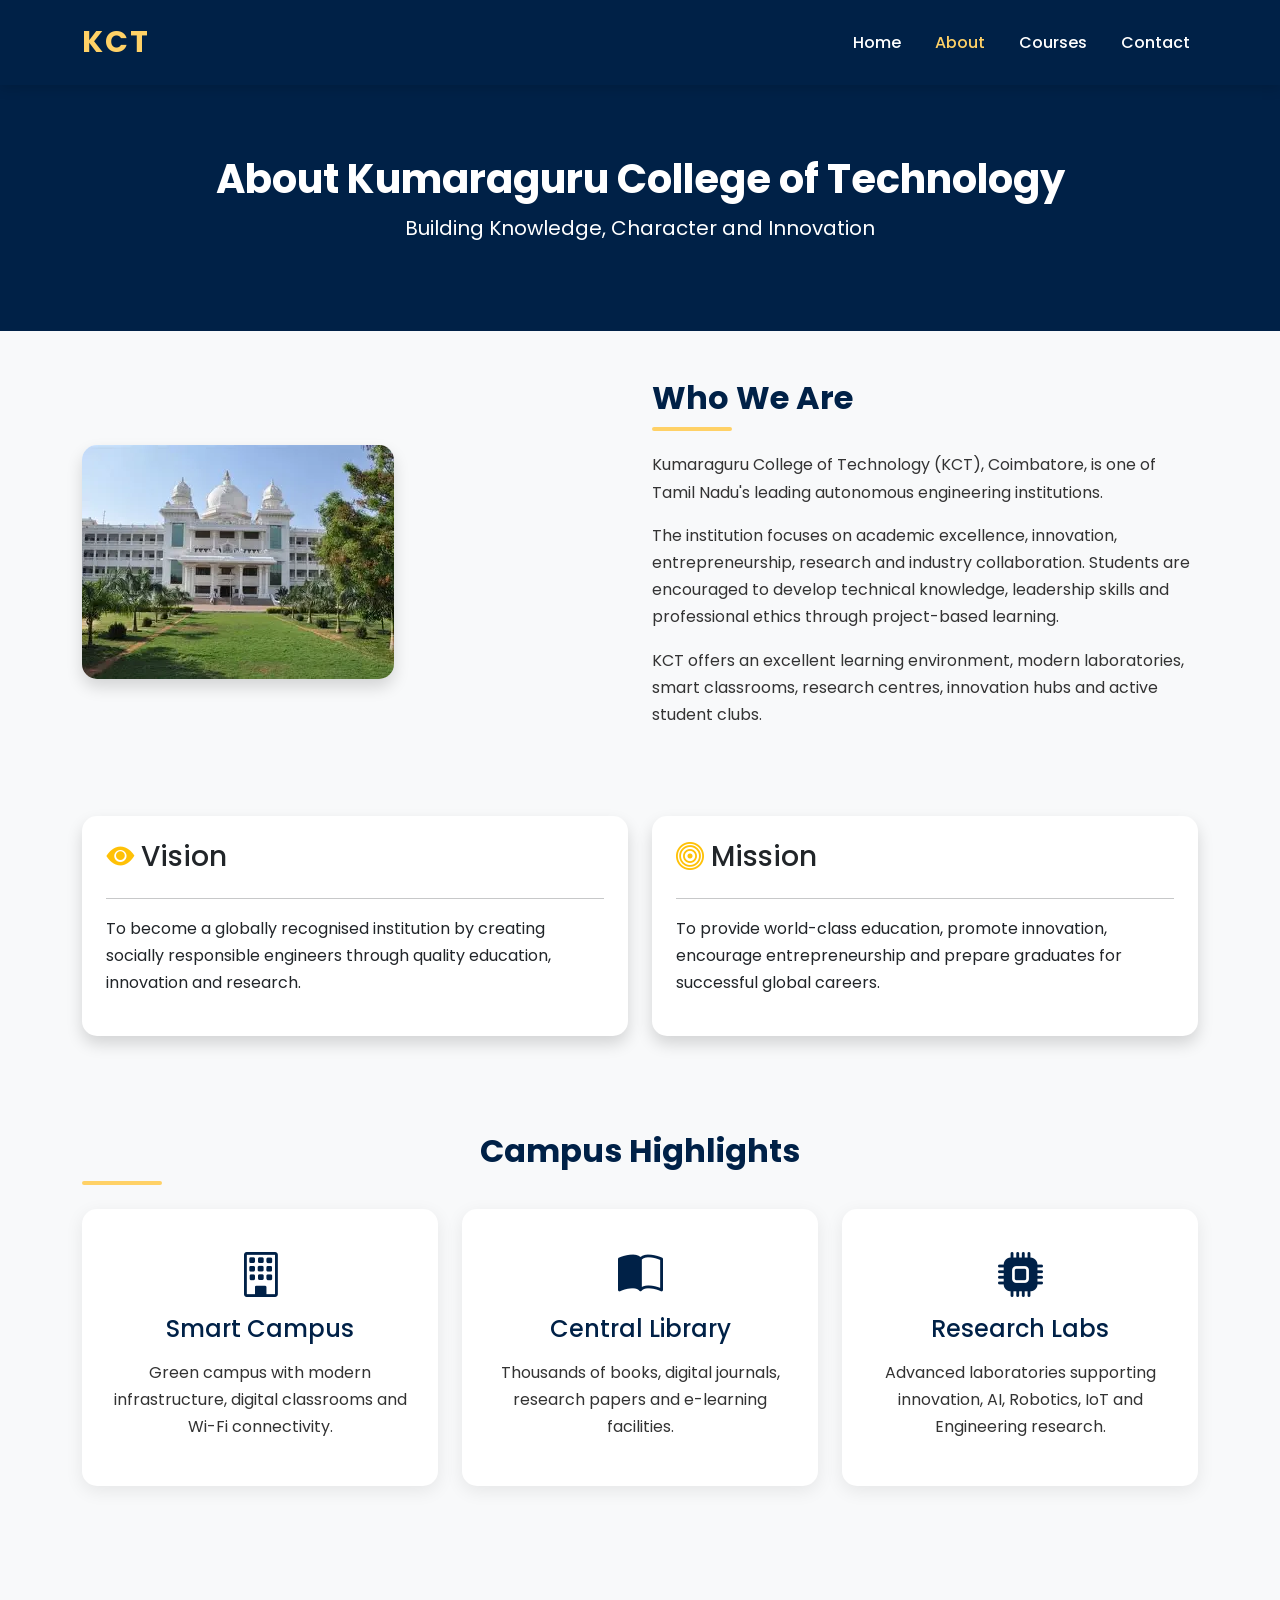
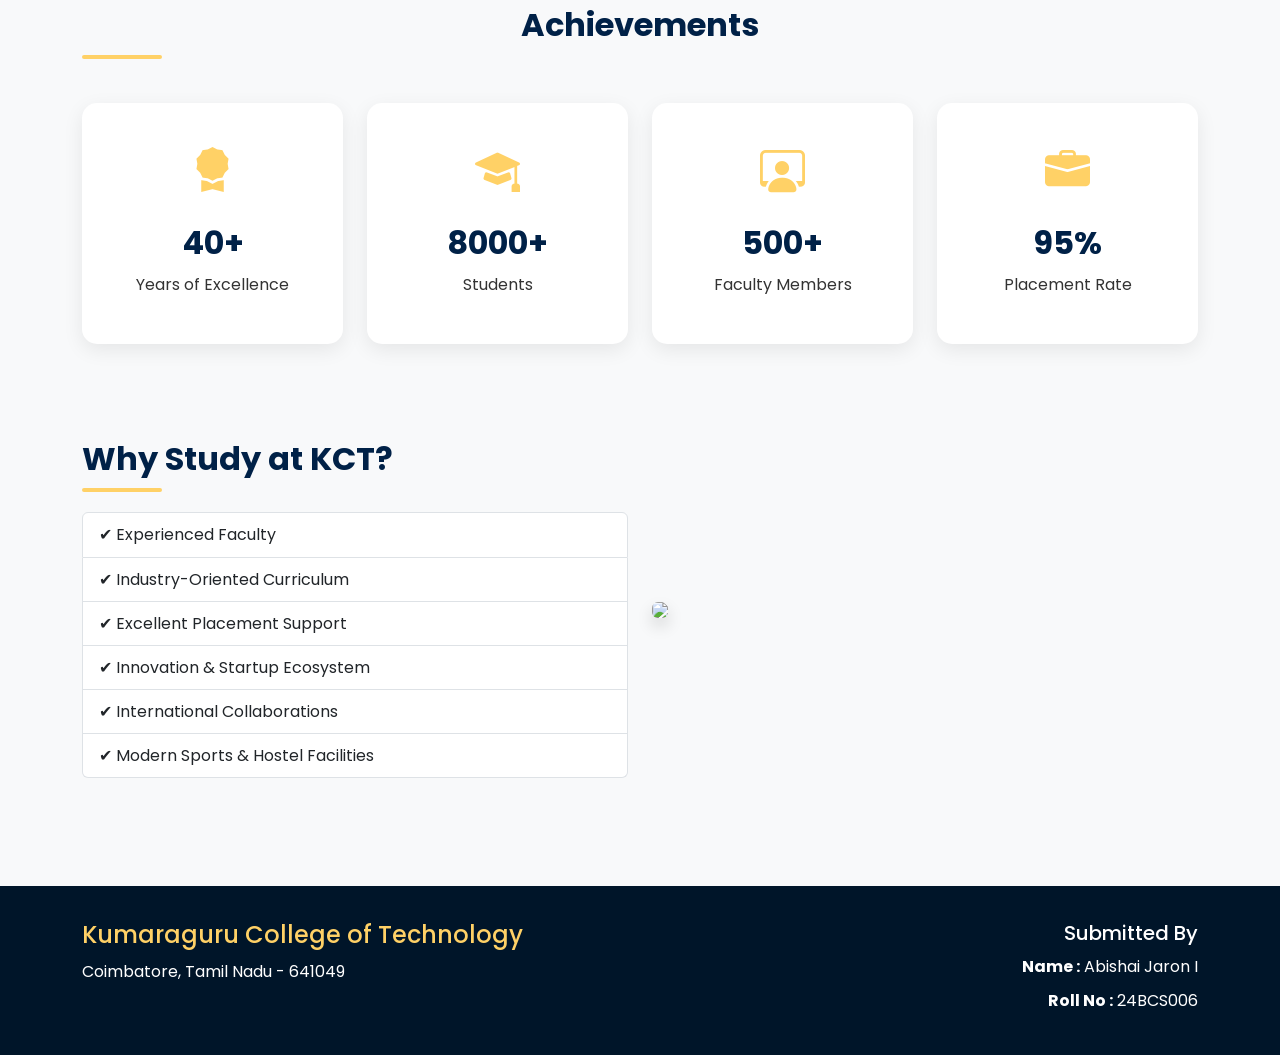
==== about.html @ 02143638 "Initial project setup" ====
<!DOCTYPE html>
<html lang="en">

<head>

    <meta charset="UTF-8">
    <meta name="viewport" content="width=device-width, initial-scale=1.0">

    <title>About KCT</title>

    <link href="https://cdn.jsdelivr.net/npm/bootstrap@5.3.3/dist/css/bootstrap.min.css" rel="stylesheet">

    <link rel="stylesheet"
        href="https://cdn.jsdelivr.net/npm/bootstrap-icons@1.11.3/font/bootstrap-icons.min.css">

    <link rel="stylesheet" href="style.css">

</head>

<body>

<!-- ================= NAVBAR ================= -->

<nav class="navbar navbar-expand-lg navbar-dark custom-navbar">

<div class="container">

<a class="navbar-brand" href="index.html">KCT</a>

<button class="navbar-toggler"
type="button"
data-bs-toggle="collapse"
data-bs-target="#menu">

<span class="navbar-toggler-icon"></span>

</button>

<div class="collapse navbar-collapse" id="menu">

<ul class="navbar-nav ms-auto">

<li class="nav-item">
<a class="nav-link" href="index.html">Home</a>
</li>

<li class="nav-item">
<a class="nav-link active" href="about.html">About</a>
</li>

<li class="nav-item">
<a class="nav-link" href="courses.html">Courses</a>
</li>

<li class="nav-item">
<a class="nav-link" href="contact.html">Contact</a>
</li>

</ul>

</div>

</div>

</nav>

<!-- ================= PAGE HEADER ================= -->

<section class="page-header">

<div class="container">

<h1>About Kumaraguru College of Technology</h1>

<p>
Building Knowledge, Character and Innovation
</p>

</div>

</section>

<!-- ================= ABOUT ================= -->

<section class="container py-5">

<div class="row align-items-center">

<div class="col-lg-6">

<img src="images/about.jpg"
class="img-fluid shadow">

</div>

<div class="col-lg-6">

<h2 class="section-title">

Who We Are

</h2>

<p>

Kumaraguru College of Technology (KCT), Coimbatore,
is one of Tamil Nadu's leading autonomous engineering institutions.

</p>

<p>

The institution focuses on academic excellence,
innovation, entrepreneurship,
research and industry collaboration.

Students are encouraged to develop technical knowledge,
leadership skills and professional ethics through
project-based learning.

</p>

<p>

KCT offers an excellent learning environment,
modern laboratories,
smart classrooms,
research centres,
innovation hubs and active student clubs.

</p>

</div>

</div>

</section>

<!-- ================= VISION & MISSION ================= -->

<section class="container py-4">

<div class="row">

<div class="col-lg-6 mb-4">

<div class="card p-4 shadow h-100">

<h3>

<i class="bi bi-eye-fill text-warning"></i>

Vision

</h3>

<hr>

<p>

To become a globally recognised institution by
creating socially responsible engineers through
quality education, innovation and research.

</p>

</div>

</div>

<div class="col-lg-6 mb-4">

<div class="card p-4 shadow h-100">

<h3>

<i class="bi bi-bullseye text-warning"></i>

Mission

</h3>

<hr>

<p>

To provide world-class education,
promote innovation,
encourage entrepreneurship and
prepare graduates for successful global careers.

</p>

</div>

</div>

</div>

</section>

<!-- ================= CAMPUS HIGHLIGHTS ================= -->

<section class="container py-5">

<h2 class="section-title text-center">

Campus Highlights

</h2>

<div class="row mt-4">

<div class="col-md-4 mb-4">

<div class="feature-box">

<i class="bi bi-building feature-icon"></i>

<h4>

Smart Campus

</h4>

<p>

Green campus with modern infrastructure,
digital classrooms and Wi-Fi connectivity.

</p>

</div>

</div>

<div class="col-md-4 mb-4">

<div class="feature-box">

<i class="bi bi-book-half feature-icon"></i>

<h4>

Central Library

</h4>

<p>

Thousands of books,
digital journals,
research papers and e-learning facilities.

</p>

</div>

</div>

<div class="col-md-4 mb-4">

<div class="feature-box">

<i class="bi bi-cpu-fill feature-icon"></i>

<h4>

Research Labs

</h4>

<p>

Advanced laboratories supporting innovation,
AI,
Robotics,
IoT and Engineering research.

</p>

</div>

</div>

</div>

</section>

<!-- ================= ACHIEVEMENTS ================= -->

<section class="container py-5">

<h2 class="section-title text-center">

Achievements

</h2>

<div class="row g-4 mt-3">

<div class="col-md-3">

<div class="stat-card">

<i class="bi bi-award-fill stat-icon"></i>

<h2>40+</h2>

<p>

Years of Excellence

</p>

</div>

</div>

<div class="col-md-3">

<div class="stat-card">

<i class="bi bi-mortarboard-fill stat-icon"></i>

<h2>8000+</h2>

<p>

Students

</p>

</div>

</div>

<div class="col-md-3">

<div class="stat-card">

<i class="bi bi-person-workspace stat-icon"></i>

<h2>500+</h2>

<p>

Faculty Members

</p>

</div>

</div>

<div class="col-md-3">

<div class="stat-card">

<i class="bi bi-briefcase-fill stat-icon"></i>

<h2>95%</h2>

<p>

Placement Rate

</p>

</div>

</div>

</div>

</section>

<!-- ================= WHY KCT ================= -->

<section class="container py-5">

<div class="row align-items-center">

<div class="col-lg-6">

<h2 class="section-title">

Why Study at KCT?

</h2>

<ul class="list-group">

<li class="list-group-item">

✔ Experienced Faculty

</li>

<li class="list-group-item">

✔ Industry-Oriented Curriculum

</li>

<li class="list-group-item">

✔ Excellent Placement Support

</li>

<li class="list-group-item">

✔ Innovation & Startup Ecosystem

</li>

<li class="list-group-item">

✔ International Collaborations

</li>

<li class="list-group-item">

✔ Modern Sports & Hostel Facilities

</li>

</ul>

</div>

<div class="col-lg-6">

<img src="images/kct.jpg"
class="img-fluid shadow rounded">

</div>

</div>

</section>

<!-- ================= FOOTER ================= -->

<footer class="footer">

<div class="container">

<div class="row">

<div class="col-md-6">

<h4>

Kumaraguru College of Technology

</h4>

<p>

Coimbatore,
Tamil Nadu - 641049

</p>

</div>

<div class="col-md-6 text-md-end">

<h5>

Submitted By

</h5>

<p>

<strong>Name :</strong>

Abishai Jaron I

</p>

<p>

<strong>Roll No :</strong>

24BCS006

</p>

</div>

</div>

</div>

</footer>

<script src="https://cdn.jsdelivr.net/npm/bootstrap@5.3.3/dist/js/bootstrap.bundle.min.js"></script>

</body>

</html>
---- style.css ----
/* ===================================
   GOOGLE FONT
=================================== */

@import url('https://fonts.googleapis.com/css2?family=Poppins:wght@300;400;500;600;700;800&display=swap');

/* ===================================
   GENERAL
=================================== */

*{
    margin:0;
    padding:0;
    box-sizing:border-box;
}

html{
    scroll-behavior:smooth;
}

body{

    font-family:'Poppins',sans-serif;

    background:#f8f9fa;

    color:#333;

    line-height:1.7;

}

/* ===================================
   NAVBAR
=================================== */

.custom-navbar{

    background:#002147;

    padding:12px 0;

    box-shadow:0 3px 12px rgba(0,0,0,.15);

}

.navbar-brand{

    font-size:30px;

    font-weight:700;

    color:#FFD166 !important;

    letter-spacing:2px;

}

.nav-link{

    color:white !important;

    margin-left:18px;

    font-weight:500;

    transition:.3s;

}

.nav-link:hover{

    color:#FFD166 !important;

}

.nav-link.active{

    color:#FFD166 !important;

}

/* ===================================
   HERO
=================================== */

.hero{

    height:90vh;

    background:

    linear-gradient(rgba(0,33,71,.65),
    rgba(0,33,71,.65)),

    url("images/kct.jpg");

    background-size:cover;

    background-position:center;

    display:flex;

    align-items:center;

}

.hero h1{

    font-size:60px;

    font-weight:700;

}

.hero p{

    font-size:22px;

    margin-top:20px;

}

.hero .btn{

    margin-top:25px;

}

/* ===================================
   BUTTON
=================================== */

.btn-warning{

    background:#FFD166;

    color:#002147;

    border:none;

    font-weight:600;

    padding:12px 28px;

    border-radius:30px;

}

.btn-warning:hover{

    background:#FFC233;

    color:#002147;

}

/* ===================================
   PAGE HEADER
=================================== */

.page-header{

    background:#002147;

    color:white;

    padding:70px 0;

    text-align:center;

}

.page-header h1{

    font-weight:700;

}

.page-header p{

    font-size:20px;

}

/* ===================================
   SECTION TITLE
=================================== */

.section-title{

    color:#002147;

    font-weight:700;

    margin-bottom:20px;

    position:relative;

}

.section-title::after{

    content:"";

    display:block;

    width:80px;

    height:4px;

    background:#FFD166;

    margin-top:10px;

    border-radius:10px;

}

/* ===================================
   IMAGE
=================================== */

img{

    border-radius:15px;

}

/* ===================================
   STATISTICS
=================================== */

.stats{

    background:white;

    padding:60px 0;

}

.stat-card{

    background:white;

    border-radius:15px;

    padding:30px;

    text-align:center;

    box-shadow:0 6px 20px rgba(0,0,0,.08);

    transition:.4s;

}

.stat-card:hover{

    transform:translateY(-8px);

}

.stat-icon{

    font-size:45px;

    color:#FFD166;

}

.stat-card h2{

    color:#002147;

    font-weight:700;

    margin-top:15px;

}

/* ===================================
   FEATURE BOX
=================================== */

.feature-box{

    background:white;

    border-radius:15px;

    padding:30px;

    text-align:center;

    box-shadow:0 5px 18px rgba(0,0,0,.08);

    transition:.4s;

    height:100%;

}

.feature-box:hover{

    transform:translateY(-8px);

}

.feature-icon{

    font-size:45px;

    color:#002147;

    margin-bottom:15px;

}

.feature-box h4{

    color:#002147;

    margin-bottom:15px;

}

/* ===================================
   CARD
=================================== */

.card{

    border:none;

    border-radius:15px;

    overflow:hidden;

    transition:.4s;

}

.card:hover{

    transform:translateY(-8px);

    box-shadow:0 12px 25px rgba(0,0,0,.15);

}

.card-title{

    color:#002147;

    font-weight:600;

}

/* ===================================
   FORM
=================================== */

.form-control{

    border-radius:10px;

    padding:12px;

}

.form-control:focus{

    box-shadow:none;

    border-color:#002147;

}

/* ===================================
   FOOTER
=================================== */

.footer{

    background:#001529;

    color:white;

    padding:35px 0;

    margin-top:60px;

}

.footer h4{

    color:#FFD166;

}

.footer p{

    margin-bottom:6px;

}

/* ===================================
   RESPONSIVE
=================================== */

@media(max-width:992px){

.hero{

height:75vh;

}

.hero h1{

font-size:42px;

}

.hero p{

font-size:18px;

}

}

@media(max-width:768px){

.hero{

text-align:center;

}

.hero h1{

font-size:34px;

}

.section-title{

text-align:center;

}

.section-title::after{

margin:auto;
margin-top:10px;

}

.footer{

text-align:center;

}

}

@media(max-width:576px){

.hero h1{

font-size:28px;

}

.hero p{

font-size:16px;

}

}
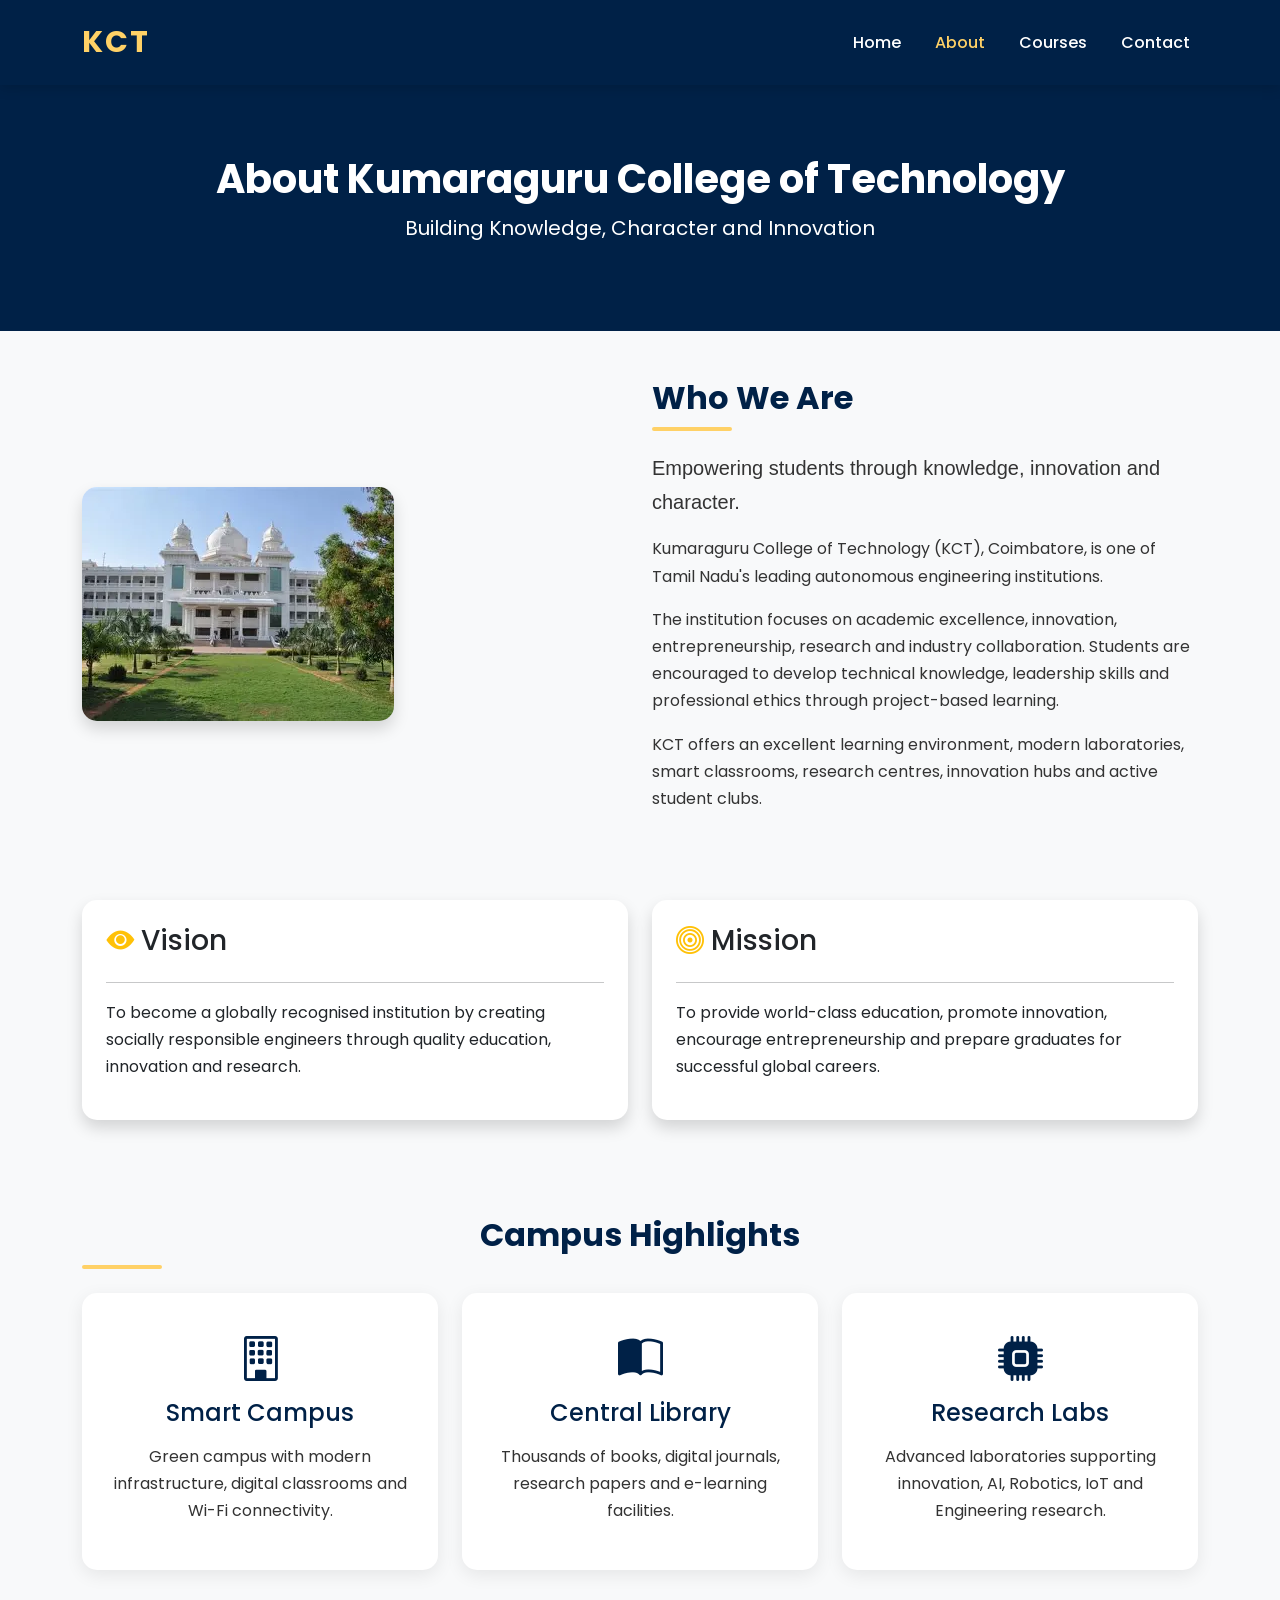
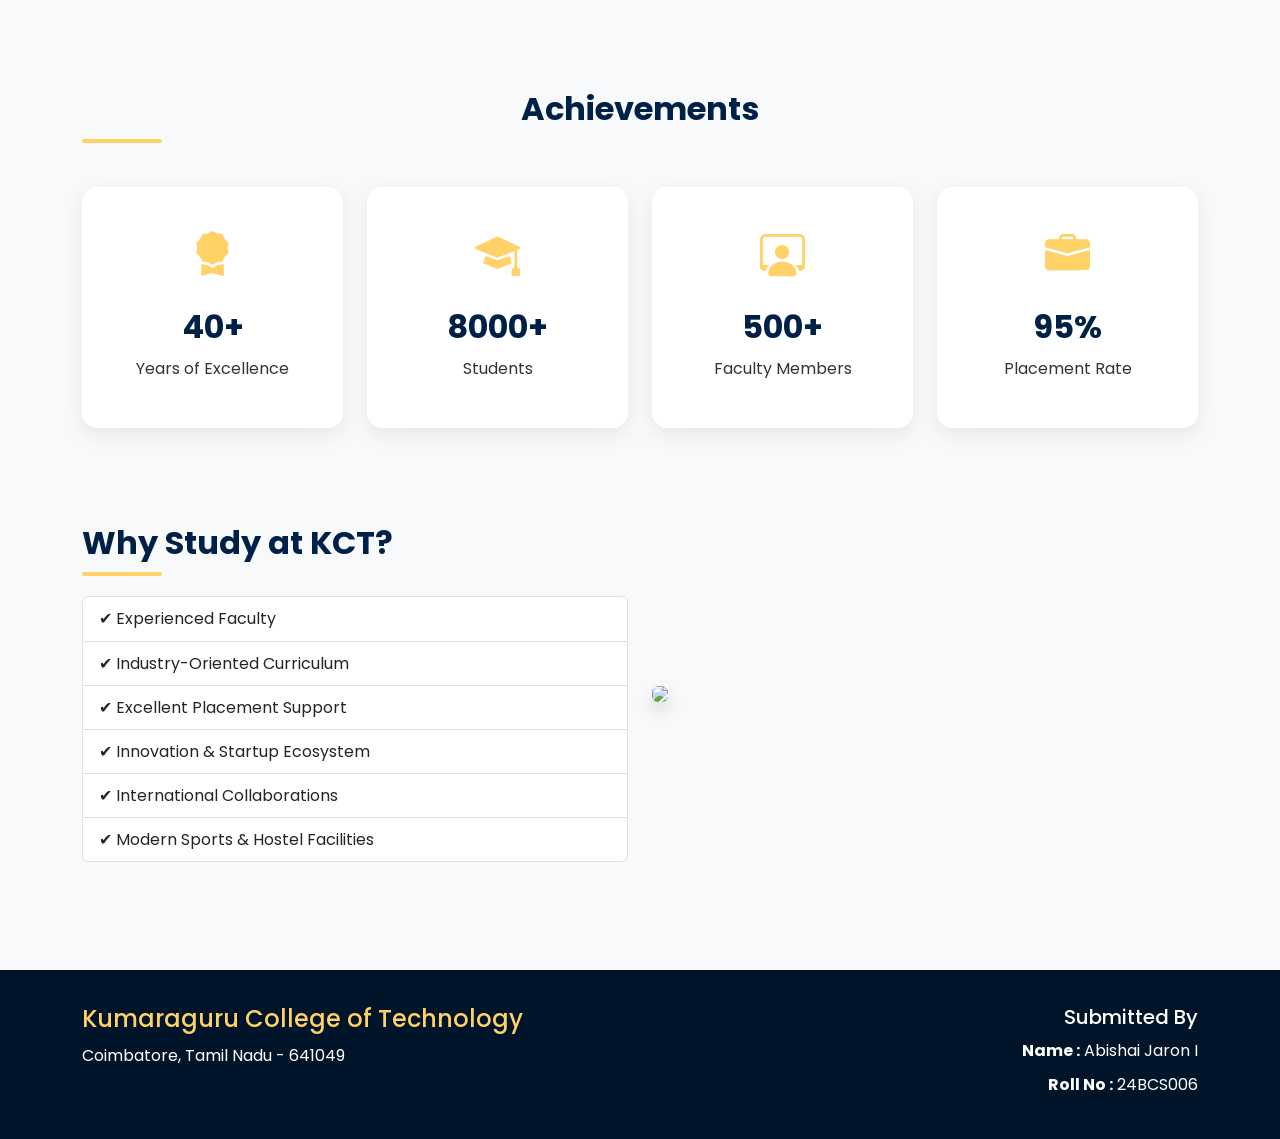
==== commit a3f18127: "Enhanced about page introduction" ====
--- a/about.html
+++ b/about.html
@@ -100,6 +100,9 @@
 Who We Are
 
 </h2>
+<p class="lead">
+    Empowering students through knowledge, innovation and character.
+</p>
 
 <p>
 
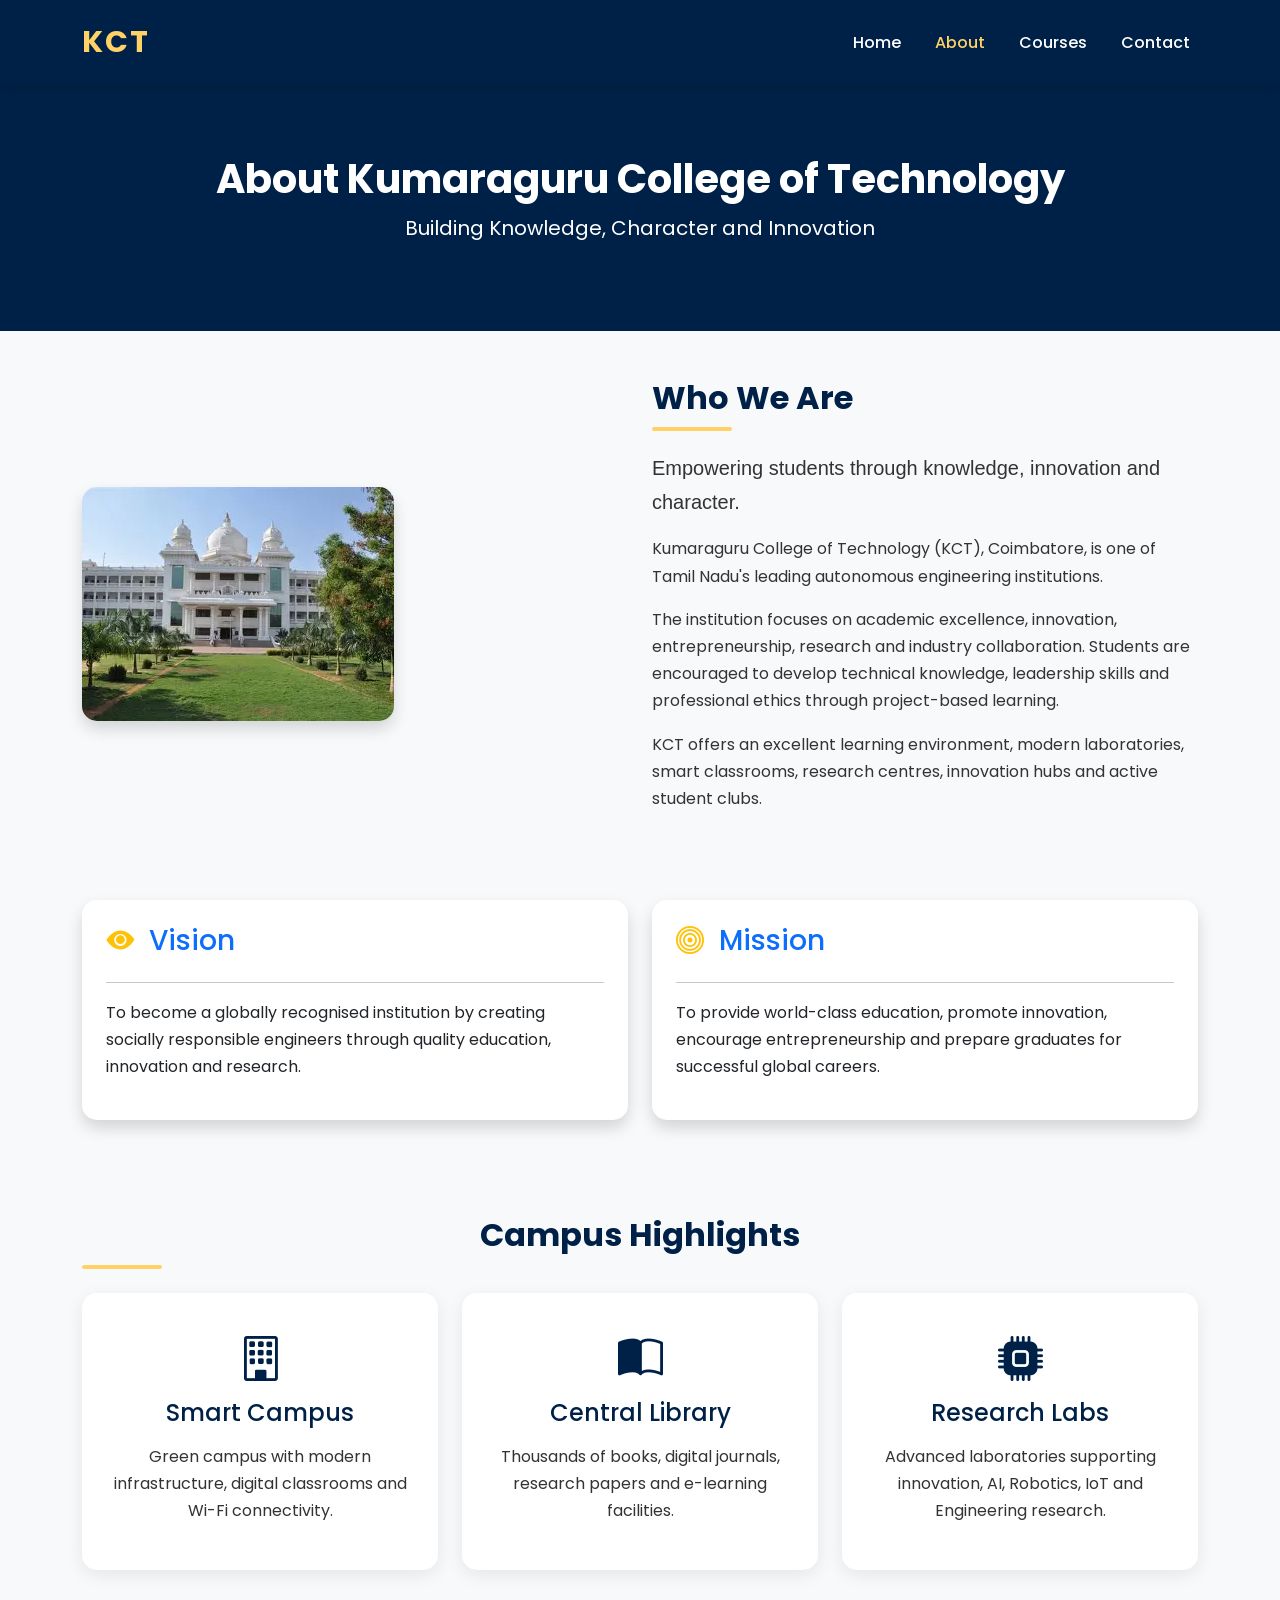
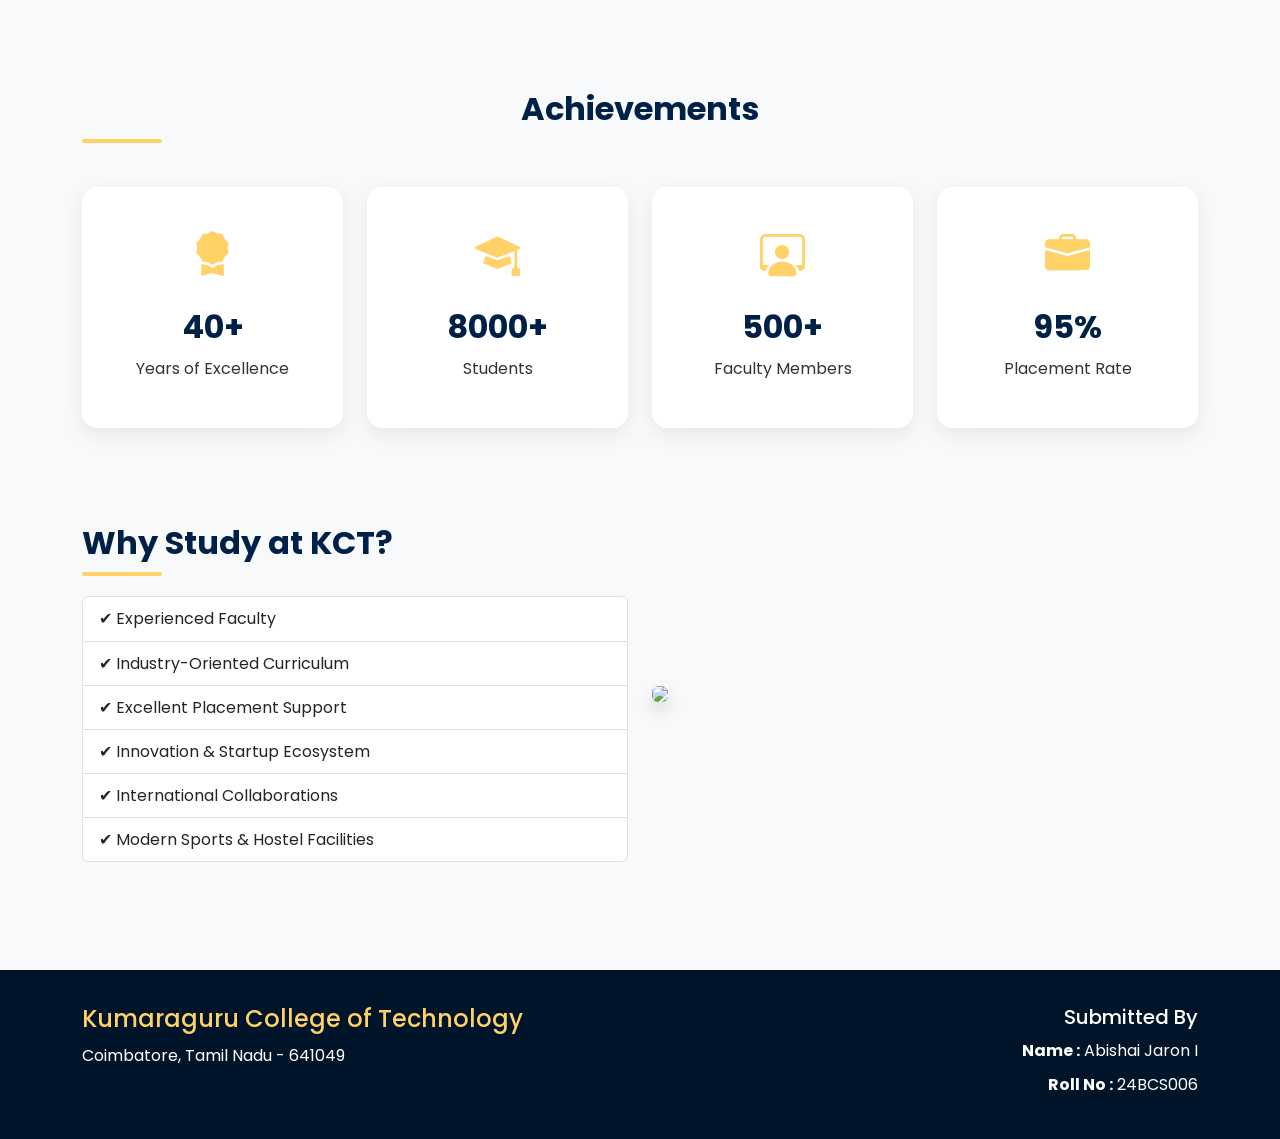
==== commit e0477f65: "Improved vision and mission cards" ====
--- a/about.html
+++ b/about.html
@@ -149,12 +149,9 @@
 
 <div class="card p-4 shadow h-100">
 
-<h3>
-
-<i class="bi bi-eye-fill text-warning"></i>
-
-Vision
-
+<h3 class="text-primary">
+    <i class="bi bi-eye-fill text-warning me-2"></i>
+    Vision
 </h3>
 
 <hr>
@@ -175,12 +172,9 @@
 
 <div class="card p-4 shadow h-100">
 
-<h3>
-
-<i class="bi bi-bullseye text-warning"></i>
-
-Mission
-
+<h3 class="text-primary">
+    <i class="bi bi-bullseye text-warning me-2"></i>
+    Mission
 </h3>
 
 <hr>
